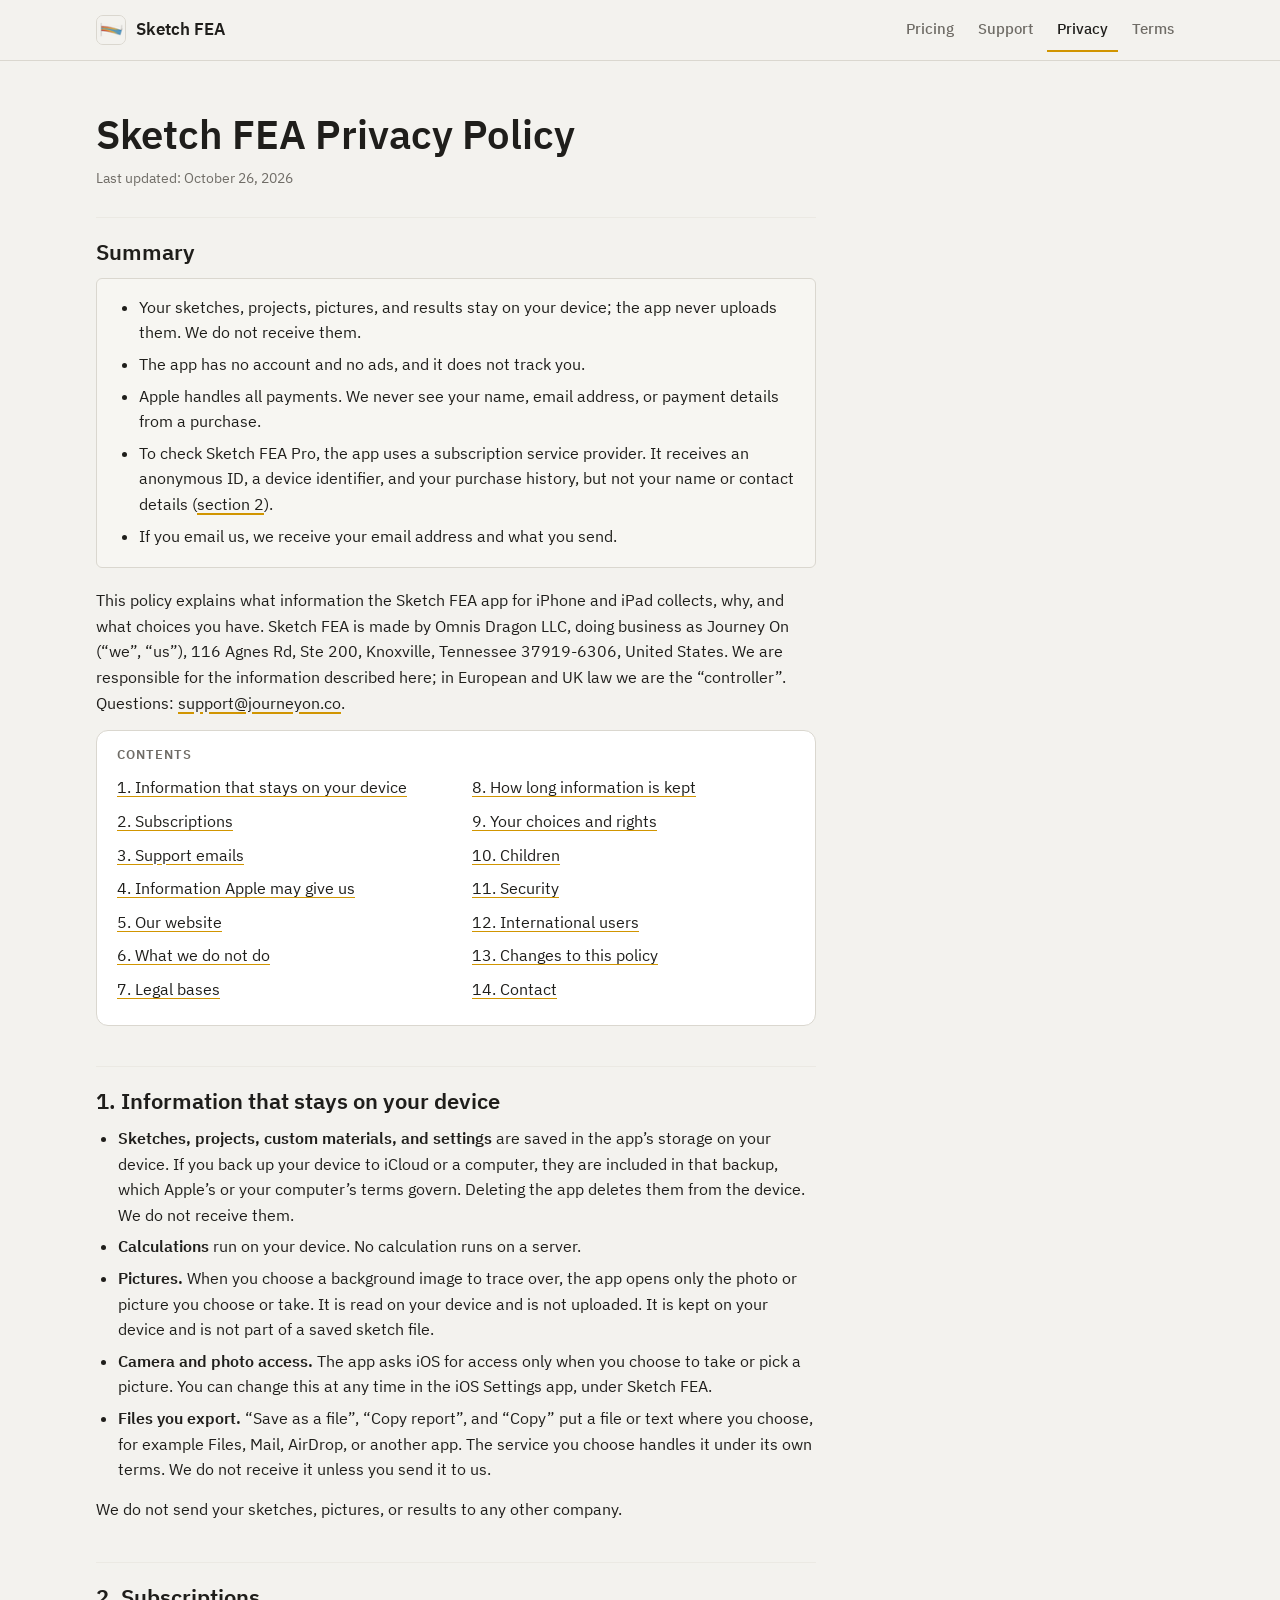
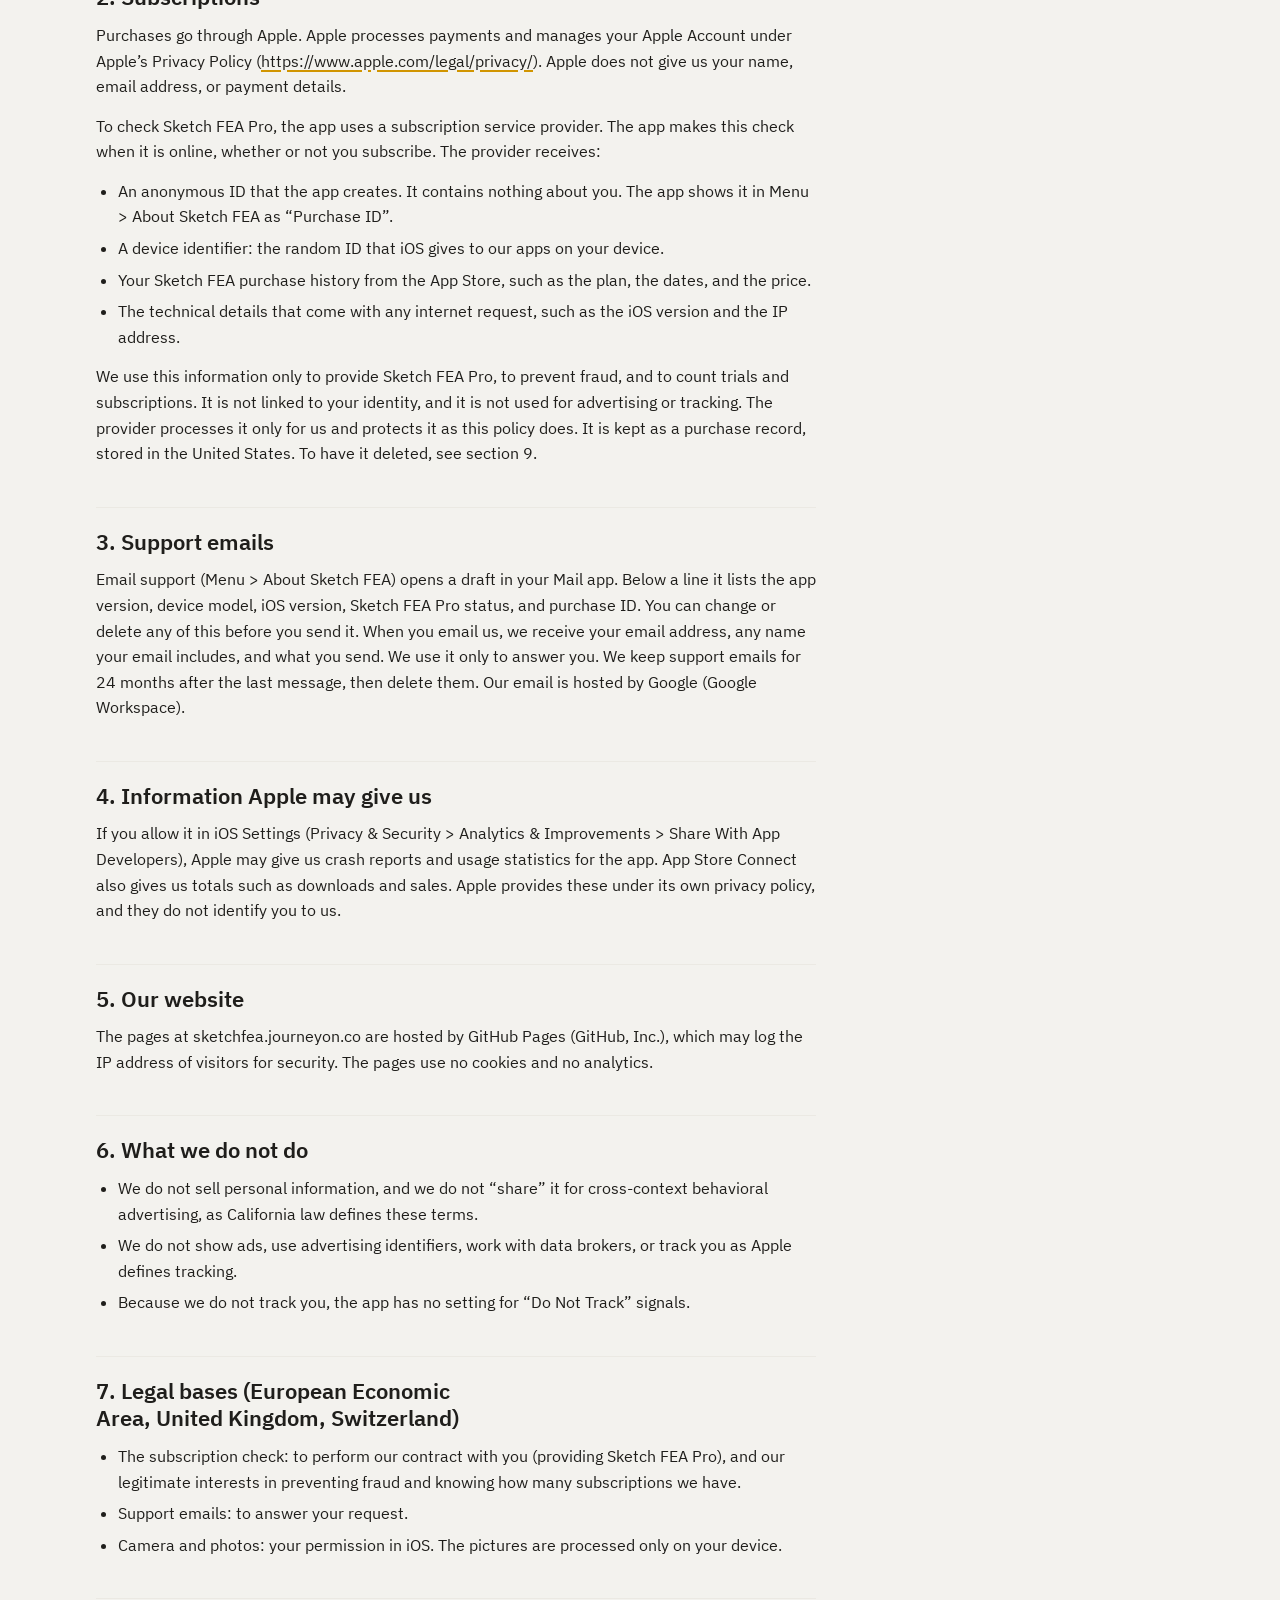
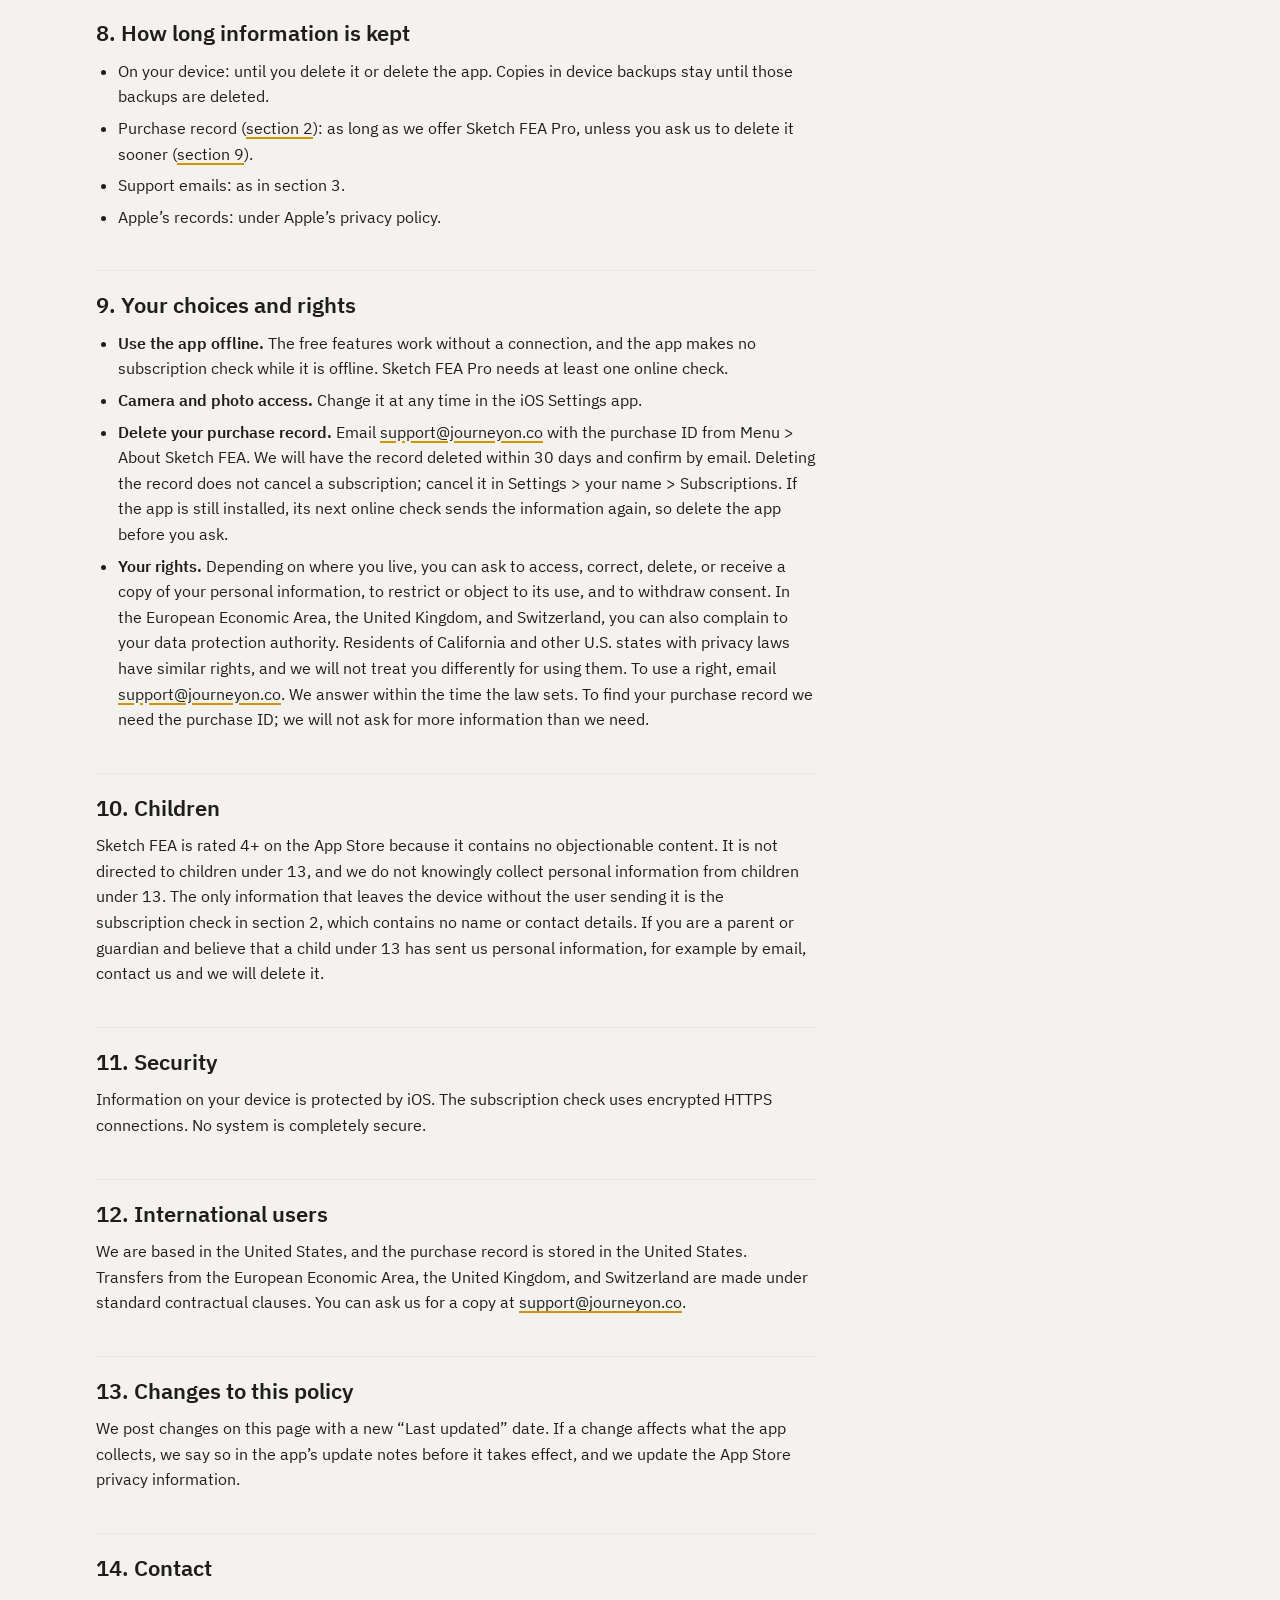
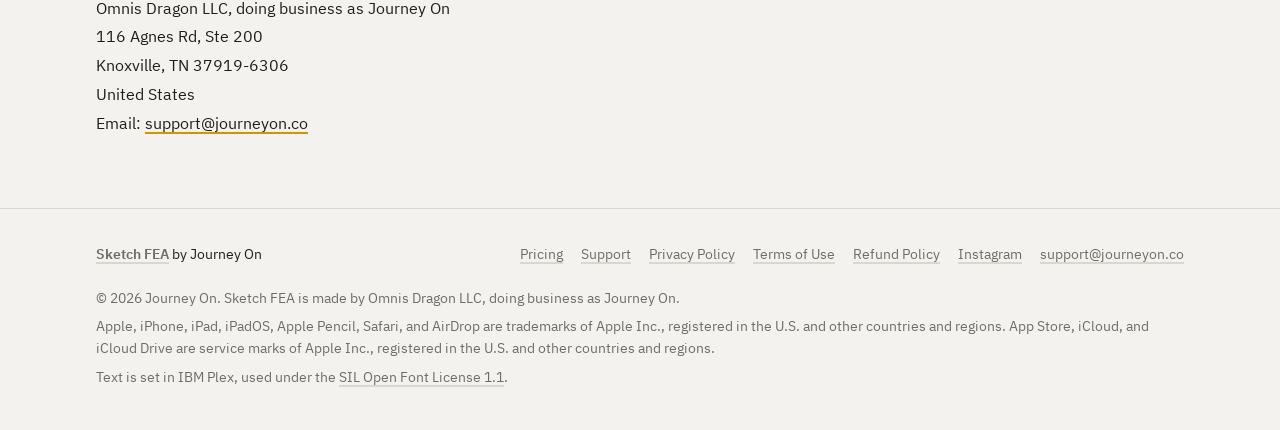
==== privacy/index.html @ a37a7678 "Sketch FEA website" ====
<!doctype html>
<html lang="en">
<head>
<meta charset="utf-8">
<meta name="viewport" content="width=device-width, initial-scale=1">
<meta http-equiv="Content-Security-Policy" content="default-src 'none'; script-src 'self'; style-src 'self'; font-src 'self'; img-src 'self'; media-src 'self'; base-uri 'none'; form-action 'none'">
<meta name="color-scheme" content="dark light">
<meta name="theme-color" content="#141413" media="(prefers-color-scheme: dark)">
<meta name="theme-color" content="#f3f2ee" media="(prefers-color-scheme: light)">
<title>Sketch FEA Privacy Policy</title>
<meta name="description" content="What the Sketch FEA app for iPhone and iPad collects, why, and what choices you have.">
<link rel="canonical" href="https://sketchfea.journeyon.co/privacy/">
<link rel="icon" type="image/png" sizes="32x32" href="../assets/favicon-32.png">
<link rel="apple-touch-icon" href="../assets/apple-touch-icon.png">
<link rel="stylesheet" href="../assets/site.css">
</head>
<body>
<a class="skip" href="#main">Skip to content</a>

<header class="site-head">
  <div class="wrap">
    <a class="brand" href="../"><img src="../assets/favicon-32.png" srcset="../assets/favicon-32.png 1x, ../assets/brand-96.png 3x" width="30" height="30" alt=""><span>Sketch FEA</span></a>
    <nav class="site-nav" aria-label="Main">
      <ul>
        <li><a href="../pricing/">Pricing</a></li>
        <li><a href="../support/">Support</a></li>
        <li><a href="../privacy/" aria-current="page">Privacy</a></li>
        <li><a href="../terms/">Terms</a></li>
      </ul>
    </nav>
  </div>
</header>

<main id="main" tabindex="-1">
  <div class="wrap">
    <article class="prose">
      <h1 class="page-title">Sketch FEA Privacy Policy</h1>
      <p class="updated">Last updated: October 26, 2026</p>

      <h2 id="summary" class="first">Summary</h2>
      <div class="summary">
        <ul>
          <li>Your sketches, projects, pictures, and results stay on your device; the app never uploads them. We do not receive them.</li>
          <li>The app has no account and no ads, and it does not track you.</li>
          <li>Apple handles all payments. We never see your name, email address, or payment details from a purchase.</li>
          <li>To check Sketch FEA Pro, the app uses a subscription service provider. It receives an anonymous ID, a device identifier, and your purchase history, but not your name or contact details (<a href="#purchases">section 2</a>).</li>
          <li>If you email us, we receive your email address and what you send.</li>
        </ul>
      </div>

      <p>This policy explains what information the Sketch FEA app for iPhone and iPad collects, why, and what choices you have. Sketch FEA is made by Omnis Dragon LLC, doing business as Journey On (“we”, “us”), 116 Agnes Rd, Ste 200, Knoxville, Tennessee 37919-6306, United States. We are responsible for the information described here; in European and UK law we are the “controller”. Questions: <a href="mailto:support@journeyon.co">support@journeyon.co</a>.</p>

      <nav class="toc" aria-labelledby="toc-title">
        <h2 id="toc-title">Contents</h2>
        <ol>
          <li><a href="#on-device">1. Information that stays on your device</a></li>
          <li><a href="#purchases">2. Subscriptions</a></li>
          <li><a href="#support-emails">3. Support emails</a></li>
          <li><a href="#apple-info">4. Information Apple may give us</a></li>
          <li><a href="#website">5. Our website</a></li>
          <li><a href="#do-not">6. What we do not do</a></li>
          <li><a href="#legal-bases">7. Legal bases</a></li>
          <li><a href="#retention">8. How long information is kept</a></li>
          <li><a href="#rights">9. Your choices and rights</a></li>
          <li><a href="#children">10. Children</a></li>
          <li><a href="#security">11. Security</a></li>
          <li><a href="#international">12. International users</a></li>
          <li><a href="#changes">13. Changes to this policy</a></li>
          <li><a href="#contact">14. Contact</a></li>
        </ol>
      </nav>

      <h2 id="on-device">1. Information that stays on your device</h2>
      <ul>
        <li><strong>Sketches, projects, custom materials, and settings</strong> are saved in the app’s storage on your device. If you back up your device to iCloud or a computer, they are included in that backup, which Apple’s or your computer’s terms govern. Deleting the app deletes them from the device. We do not receive them.</li>
        <li><strong>Calculations</strong> run on your device. No calculation runs on a server.</li>
        <li><strong>Pictures.</strong> When you choose a background image to trace over, the app opens only the photo or picture you choose or take. It is read on your device and is not uploaded. It is kept on your device and is not part of a saved sketch file.</li>
        <li><strong>Camera and photo access.</strong> The app asks iOS for access only when you choose to take or pick a picture. You can change this at any time in the iOS Settings app, under Sketch FEA.</li>
        <li><strong>Files you export.</strong> “Save as a file”, “Copy report”, and “Copy” put a file or text where you choose, for example Files, Mail, AirDrop, or another app. The service you choose handles it under its own terms. We do not receive it unless you send it to us.</li>
      </ul>
      <p>We do not send your sketches, pictures, or results to any other company.</p>

      <h2 id="purchases">2. Subscriptions</h2>
      <p>Purchases go through Apple. Apple processes payments and manages your Apple Account under Apple’s Privacy Policy (<a href="https://www.apple.com/legal/privacy/">https://www.apple.com/legal/privacy/</a>). Apple does not give us your name, email address, or payment details.</p>
      <p>To check Sketch FEA Pro, the app uses a subscription service provider. The app makes this check when it is online, whether or not you subscribe. The provider receives:</p>
      <ul>
        <li>An anonymous ID that the app creates. It contains nothing about you. The app shows it in Menu &gt; About Sketch FEA as “Purchase ID”.</li>
        <li>A device identifier: the random ID that iOS gives to our apps on your device.</li>
        <li>Your Sketch FEA purchase history from the App Store, such as the plan, the dates, and the price.</li>
        <li>The technical details that come with any internet request, such as the iOS version and the IP address.</li>
      </ul>
      <p>We use this information only to provide Sketch FEA Pro, to prevent fraud, and to count trials and subscriptions. It is not linked to your identity, and it is not used for advertising or tracking. The provider processes it only for us and protects it as this policy does. It is kept as a purchase record, stored in the United States. To have it deleted, see section 9.</p>

      <h2 id="support-emails">3. Support emails</h2>
      <p>Email support (Menu &gt; About Sketch FEA) opens a draft in your Mail app. Below a line it lists the app version, device model, iOS version, Sketch FEA Pro status, and purchase ID. You can change or delete any of this before you send it. When you email us, we receive your email address, any name your email includes, and what you send. We use it only to answer you. We keep support emails for 24 months after the last message, then delete them. Our email is hosted by Google (Google Workspace).</p>

      <h2 id="apple-info">4. Information Apple may give us</h2>
      <p>If you allow it in iOS Settings (Privacy &amp; Security &gt; Analytics &amp; Improvements &gt; Share With App Developers), Apple may give us crash reports and usage statistics for the app. App Store Connect also gives us totals such as downloads and sales. Apple provides these under its own privacy policy, and they do not identify you to us.</p>

      <h2 id="website">5. Our website</h2>
      <p>The pages at sketchfea.journeyon.co are hosted by GitHub Pages (GitHub, Inc.), which may log the IP address of visitors for security. The pages use no cookies and no analytics.</p>

      <h2 id="do-not">6. What we do not do</h2>
      <ul>
        <li>We do not sell personal information, and we do not “share” it for cross-context behavioral advertising, as California law defines these terms.</li>
        <li>We do not show ads, use advertising identifiers, work with data brokers, or track you as Apple defines tracking.</li>
        <li>Because we do not track you, the app has no setting for “Do Not Track” signals.</li>
      </ul>

      <h2 id="legal-bases">7. Legal bases (European Economic Area, United Kingdom, Switzerland)</h2>
      <ul>
        <li>The subscription check: to perform our contract with you (providing Sketch FEA Pro), and our legitimate interests in preventing fraud and knowing how many subscriptions we have.</li>
        <li>Support emails: to answer your request.</li>
        <li>Camera and photos: your permission in iOS. The pictures are processed only on your device.</li>
      </ul>

      <h2 id="retention">8. How long information is kept</h2>
      <ul>
        <li>On your device: until you delete it or delete the app. Copies in device backups stay until those backups are deleted.</li>
        <li>Purchase record (<a href="#purchases">section 2</a>): as long as we offer Sketch FEA Pro, unless you ask us to delete it sooner (<a href="#rights">section 9</a>).</li>
        <li>Support emails: as in section 3.</li>
        <li>Apple’s records: under Apple’s privacy policy.</li>
      </ul>

      <h2 id="rights">9. Your choices and rights</h2>
      <ul>
        <li><strong>Use the app offline.</strong> The free features work without a connection, and the app makes no subscription check while it is offline. Sketch FEA Pro needs at least one online check.</li>
        <li><strong>Camera and photo access.</strong> Change it at any time in the iOS Settings app.</li>
        <li><strong>Delete your purchase record.</strong> Email <a href="mailto:support@journeyon.co">support@journeyon.co</a> with the purchase ID from Menu &gt; About Sketch FEA. We will have the record deleted within 30 days and confirm by email. Deleting the record does not cancel a subscription; cancel it in Settings &gt; your name &gt; Subscriptions. If the app is still installed, its next online check sends the information again, so delete the app before you ask.</li>
        <li><strong>Your rights.</strong> Depending on where you live, you can ask to access, correct, delete, or receive a copy of your personal information, to restrict or object to its use, and to withdraw consent. In the European Economic Area, the United Kingdom, and Switzerland, you can also complain to your data protection authority. Residents of California and other U.S. states with privacy laws have similar rights, and we will not treat you differently for using them. To use a right, email <a href="mailto:support@journeyon.co">support@journeyon.co</a>. We answer within the time the law sets. To find your purchase record we need the purchase ID; we will not ask for more information than we need.</li>
      </ul>

      <h2 id="children">10. Children</h2>
      <p>Sketch FEA is rated 4+ on the App Store because it contains no objectionable content. It is not directed to children under 13, and we do not knowingly collect personal information from children under 13. The only information that leaves the device without the user sending it is the subscription check in section 2, which contains no name or contact details. If you are a parent or guardian and believe that a child under 13 has sent us personal information, for example by email, contact us and we will delete it.</p>

      <h2 id="security">11. Security</h2>
      <p>Information on your device is protected by iOS. The subscription check uses encrypted HTTPS connections. No system is completely secure.</p>

      <h2 id="international">12. International users</h2>
      <p>We are based in the United States, and the purchase record is stored in the United States. Transfers from the European Economic Area, the United Kingdom, and Switzerland are made under standard contractual clauses. You can ask us for a copy at <a href="mailto:support@journeyon.co">support@journeyon.co</a>.</p>

      <h2 id="changes">13. Changes to this policy</h2>
      <p>We post changes on this page with a new “Last updated” date. If a change affects what the app collects, we say so in the app’s update notes before it takes effect, and we update the App Store privacy information.</p>

      <h2 id="contact">14. Contact</h2>
      <address class="address">
        Omnis Dragon LLC, doing business as Journey On<br>
        116 Agnes Rd, Ste 200<br>
        Knoxville, TN 37919-6306<br>
        United States<br>
        Email: <a href="mailto:support@journeyon.co">support@journeyon.co</a>
      </address>
    </article>
  </div>
</main>

<footer class="site-foot">
  <div class="wrap">
    <div class="foot-top">
      <p class="foot-brand"><a href="../"><strong>Sketch FEA</strong></a> by Journey On</p>
      <nav aria-label="Footer">
        <ul class="foot-links">
          <li><a href="../pricing/">Pricing</a></li>
          <li><a href="../support/">Support</a></li>
          <li><a href="../privacy/">Privacy Policy</a></li>
          <li><a href="../terms/">Terms of Use</a></li>
          <li><a href="../refunds/">Refund Policy</a></li>
          <li><a href="https://www.instagram.com/journeyon_co/">Instagram</a></li>
          <li><a href="mailto:support@journeyon.co">support@journeyon.co</a></li>
        </ul>
      </nav>
    </div>
    <p>© 2026 Journey On. Sketch FEA is made by Omnis Dragon LLC, doing business as Journey On.</p>
    <p>Apple, iPhone, iPad, iPadOS, Apple Pencil, Safari, and AirDrop are trademarks of Apple Inc., registered in the U.S. and other countries and regions. App Store, iCloud, and iCloud Drive are service marks of Apple Inc., registered in the U.S. and other countries and regions.</p>
    <p>Text is set in IBM Plex, used under the <a href="../fonts/LICENSE.txt">SIL Open Font License 1.1</a>.</p>
  </div>
</footer>
</body>
</html>
---- assets/site.css ----
/* Sketch FEA website. Colors, radii, fonts and shadows are the app's design tokens; tints are color-mix() of tokens.
   Dark is the default, as in the app; light follows prefers-color-scheme. */

@font-face {
  font-family: 'IBM Plex Sans';
  font-style: normal;
  font-weight: 400;
  font-display: swap;
  src: url('../fonts/IBMPlexSans-Regular.woff2') format('woff2');
}
@font-face {
  font-family: 'IBM Plex Sans';
  font-style: normal;
  font-weight: 500;
  font-display: swap;
  src: url('../fonts/IBMPlexSans-Medium.woff2') format('woff2');
}
@font-face {
  font-family: 'IBM Plex Sans';
  font-style: normal;
  font-weight: 600;
  font-display: swap;
  src: url('../fonts/IBMPlexSans-SemiBold.woff2') format('woff2');
}
@font-face {
  font-family: 'IBM Plex Mono';
  font-style: normal;
  font-weight: 400;
  font-display: swap;
  src: url('../fonts/IBMPlexMono-Regular.woff2') format('woff2');
}
@font-face {
  font-family: 'IBM Plex Mono';
  font-style: normal;
  font-weight: 500;
  font-display: swap;
  src: url('../fonts/IBMPlexMono-Medium.woff2') format('woff2');
}

:root {
  --bg: #141413;
  --panel: #1c1c1b;
  --panel2: #232321;
  --fg: #e8e6e1;
  --muted: #9b9890;
  --line: #35332e;
  --line2: #2a2926;
  --accent: #f0b323;
  --accent2: #ffc94a;
  --accent-fg: #141413;
  --canvas: #1a1a19;
  --shadow: 0 6px 24px rgba(0, 0, 0, .5);
  --shadow-sm: 0 2px 10px rgba(0, 0, 0, .45);
  --label: var(--accent); /* small headings: amber on dark, ink on light (amber on light is under 4.5:1) */
  --font: 'IBM Plex Sans', system-ui, -apple-system, 'Segoe UI', sans-serif;
  --mono: 'IBM Plex Mono', ui-monospace, SFMono-Regular, Menlo, monospace;
  --radius: 6px;
  /* Motion: the app's ease-out cubic, 1 - (1 - k)^3, and its 240 ms */
  --ease-out: cubic-bezier(.33, 1, .68, 1);
  --t-fast: .15s;
  --t: .24s;
  --t-reveal: .48s;
  /* Light on surfaces: the glow behind the hero animation and the app icon, the wash at the top of a band, and the
     light at the top of the cards */
  --glow: color-mix(in srgb, var(--accent) 17%, transparent);
  --glow-band: color-mix(in srgb, var(--accent) 7%, transparent);
  --tint-card: color-mix(in srgb, var(--fg) 5%, transparent);
  --tint-pro: color-mix(in srgb, var(--accent) 15%, transparent);
  --tint-tile: color-mix(in srgb, var(--accent) 9%, transparent);
  color-scheme: dark;
}

@media (prefers-color-scheme: light) {
  :root {
    --bg: #f3f2ee;
    --panel: #ffffff;
    --panel2: #f7f6f2;
    --fg: #1f1e1b;
    --muted: #6f6c66;
    --line: #dad7cf;
    --line2: #ebe9e3;
    --accent: #d19500;
    --accent2: #a87700;
    --accent-fg: #1f1e1b;
    --canvas: #e9e7e1;
    --shadow: 0 6px 24px rgba(30, 28, 20, .12);
    --shadow-sm: 0 2px 8px rgba(30, 28, 20, .10);
    --label: var(--fg);
    --glow: color-mix(in srgb, var(--accent) 10%, transparent);
    --glow-band: transparent;
    --tint-card: transparent;
    --tint-pro: color-mix(in srgb, var(--accent) 11%, transparent);
    --tint-tile: color-mix(in srgb, var(--accent) 8%, transparent);
    color-scheme: light;
  }
}

*,
*::before,
*::after {
  box-sizing: border-box;
}

html {
  -webkit-text-size-adjust: 100%;
  text-size-adjust: 100%;
}

@media (prefers-reduced-motion: no-preference) {
  html {
    scroll-behavior: smooth;
  }
}

body {
  margin: 0;
  background: var(--bg);
  color: var(--fg);
  font-family: var(--font);
  font-size: 16px;
  line-height: 1.6;
  overflow-wrap: break-word;
}

img {
  max-width: 100%;
  height: auto;
}

figure {
  margin: 0;
}

strong,
b {
  font-weight: 600;
}

h1,
h2,
h3 {
  font-weight: 600;
  line-height: 1.25;
  margin: 0;
  text-wrap: balance;
}

h2,
h3,
[id] {
  scroll-margin-top: 16px;
}

p,
ul,
ol {
  margin: 0 0 14px;
}

ul,
ol {
  padding-left: 22px;
}

li {
  margin: 0 0 6px;
}

a {
  color: var(--fg);
  text-decoration: underline;
  text-decoration-color: var(--accent);
  text-decoration-thickness: 2px;
  text-underline-offset: 3px;
  transition: color var(--t-fast) ease, text-decoration-color var(--t-fast) ease;
}

a:hover {
  text-decoration-color: var(--fg);
}

:focus-visible {
  outline: 2px solid var(--accent2);
  outline-offset: 2px;
  border-radius: 3px;
}

code,
.mono {
  font-family: var(--mono);
  font-size: .94em;
}

/* Skip link: off screen until it has focus */
.skip {
  position: absolute;
  left: 16px;
  top: -200px;
  z-index: 90;
  padding: 10px 16px;
  background: var(--panel);
  color: var(--fg);
  border: 1px solid var(--line);
  border-radius: var(--radius);
  box-shadow: var(--shadow);
  font-weight: 600;
}

.skip:focus {
  top: 12px;
}

.wrap {
  max-width: 1120px;
  margin: 0 auto;
  padding: 0 16px;
}

/* Header */
.site-head {
  border-bottom: 1px solid var(--line);
  background: var(--bg);
}

.site-head .wrap {
  display: flex;
  align-items: center;
  justify-content: space-between;
  gap: 12px;
  min-height: 60px;
  flex-wrap: wrap;
}

.brand {
  display: inline-flex;
  align-items: center;
  gap: 10px;
  font-weight: 600;
  font-size: 17px;
  text-decoration: none;
  color: var(--fg);
  min-height: 44px;
}

.brand img {
  width: 30px;
  height: 30px;
  border-radius: 7px;
  border: 1px solid var(--line);
}

.site-nav ul {
  display: flex;
  gap: 4px;
  list-style: none;
  margin: 0;
  padding: 0;
}

.site-nav li {
  margin: 0;
}

.site-nav a {
  display: inline-flex;
  align-items: center;
  min-height: 44px;
  padding: 0 10px;
  color: var(--muted);
  font-weight: 500;
  font-size: 15px;
  text-decoration: none;
  border-bottom: 2px solid transparent;
}

.site-nav a:hover {
  color: var(--fg);
}

.site-nav a[aria-current='page'] {
  color: var(--fg);
  border-bottom-color: var(--accent);
}

/* Main */
main {
  display: block;
  padding: 32px 0 56px;
}

.home main {
  padding: 0;
}

.prose {
  max-width: 720px;
}

.eyebrow {
  margin: 0 0 6px;
  color: var(--muted);
  font-size: 16px;
  font-weight: 500;
}

.page-title {
  font-size: 30px;
  margin-bottom: 8px;
}

.updated {
  color: var(--muted);
  font-size: 14px;
  margin-bottom: 24px;
}

.lead {
  font-size: 19px;
  line-height: 1.5;
}

.muted {
  color: var(--muted);
}

.small {
  font-size: 14px;
}

/* Buttons */
.actions {
  display: flex;
  flex-wrap: wrap;
  align-items: center;
  gap: 12px;
  margin: 26px 0 14px;
}

.actions.center {
  justify-content: center;
}

.btn {
  display: inline-flex;
  align-items: center;
  justify-content: center;
  min-height: 48px;
  padding: 12px 20px;
  border-radius: var(--radius);
  border: 1px solid var(--line);
  background: var(--panel2);
  color: var(--fg);
  font-weight: 600;
  text-decoration: none;
  line-height: 1.2;
}

.btn:hover {
  border-color: var(--muted);
}

.btn.primary {
  background: var(--accent);
  border-color: var(--accent);
  color: var(--accent-fg);
}

.btn.primary:hover {
  box-shadow: var(--shadow-sm);
  text-decoration: underline;
  text-decoration-color: var(--accent-fg);
}

/* Home page: hero */
.hero {
  padding: 36px 0 8px;
}

.hero-grid {
  display: grid;
  gap: 32px;
  align-items: center;
}

.hero h1 {
  font-size: 46px;
  letter-spacing: -.02em;
  line-height: 1.05;
  margin-bottom: 14px;
}

.hero-line {
  text-wrap: balance;
  font-size: 23px;
  font-weight: 500;
  line-height: 1.35;
  margin-bottom: 14px;
}

.hero-sub {
  color: var(--muted);
  font-size: 17px;
  max-width: 34em;
}

.hero-media {
  position: relative;
  aspect-ratio: 4 / 5;
  border-radius: 16px;
  overflow: hidden;
  background: var(--canvas);
  border: 1px solid var(--line);
  box-shadow: var(--shadow);
}

.hero-media picture,
.hero-poster,
.hero-video {
  position: absolute;
  inset: 0;
  display: block;
  width: 100%;
  height: 100%;
  object-fit: cover;
}

/* The browser picks the video once, when the page loads. If the box changes shape later (a phone turned from portrait
   to landscape), the crop stays centered, so the crack across the middle of the plate stays in view. */
.hero-poster,
.hero-video {
  object-position: 50% 50%;
}

/* Safari does not autoplay in Low Power Mode and would draw its start button over the video; the still image under the
   video shows instead. */
.hero-video::-webkit-media-controls-start-playback-button {
  display: none !important;
  -webkit-appearance: none;
}

.hero-video::-webkit-media-controls {
  display: none !important;
}

/* "Pause animation": a real checkbox, visually replaced by the label's box. Checked, the video is hidden and the
   still image under it shows (WCAG 2.2.2). */
.still {
  position: absolute;
  width: 1px;
  height: 1px;
  margin: 0;
  opacity: 0;
  pointer-events: none;
}

.still-label {
  position: absolute;
  right: 12px;
  bottom: 12px;
  z-index: 2;
  display: inline-flex;
  align-items: center;
  gap: 9px;
  min-height: 36px;
  padding: 6px 14px 6px 11px;
  border-radius: 20px;
  border: 1px solid var(--line);
  background: color-mix(in srgb, var(--panel) 92%, transparent);
  color: var(--fg);
  font-size: 14px;
  font-weight: 500;
  box-shadow: var(--shadow-sm);
  cursor: pointer;
  user-select: none;
}

.still-label::before {
  content: '';
  flex: none;
  width: 16px;
  height: 16px;
  border: 1.5px solid var(--muted);
  border-radius: 4px;
  transition: background-color var(--t-fast) ease, border-color var(--t-fast) ease;
}

.still-label::after {
  content: '';
  position: absolute;
  left: 17px;
  top: 50%;
  width: 5px;
  height: 9px;
  margin-top: -6px;
  border: solid var(--accent-fg);
  border-width: 0 2px 2px 0;
  transform: rotate(45deg);
  opacity: 0;
}

.still:checked ~ .still-label::before {
  background: var(--accent);
  border-color: var(--accent);
}

.still:checked ~ .still-label::after {
  opacity: 1;
}

.still:focus-visible ~ .still-label {
  outline: 2px solid var(--accent2);
  outline-offset: 2px;
}

.still-label:hover {
  border-color: var(--muted);
}

.still:checked ~ .loop-video {
  display: none;
}

@media (prefers-reduced-motion: reduce) {
  .loop-video,
  .still,
  .still-label {
    display: none;
  }
}

/* Text for screen readers only */
.vh {
  position: absolute;
  width: 1px;
  height: 1px;
  margin: -1px;
  padding: 0;
  overflow: hidden;
  clip-path: inset(50%);
  white-space: nowrap;
  border: 0;
}

/* Home page: the names of the 29 built-in examples in a row under the hero. It repeats the list in "Learn with 29
   examples", so it is hidden from screen readers. Where scroll timelines exist and motion is allowed, it moves to the
   right while the page scrolls, and stops when the page stops; otherwise it is
   still, with a faded right edge. overflow: clip (not hidden) keeps the band from becoming a scroll container, so its
   view() timeline follows the page. */
.example-band {
  margin-top: 40px;
  border-top: 1px solid var(--line2);
  border-bottom: 1px solid var(--line2);
  overflow: hidden;
  overflow: clip;
  -webkit-mask-image: linear-gradient(90deg, var(--fg) calc(100% - 64px), transparent);
  mask-image: linear-gradient(90deg, var(--fg) calc(100% - 64px), transparent);
}

.band-track {
  display: flex;
  width: max-content;
  padding-left: max(16px, calc((100vw - 1088px) / 2));
}

.band-list {
  display: flex;
  list-style: none;
  margin: 0;
  padding: 0;
}

.band-list li {
  display: flex;
  align-items: center;
  margin: 0;
  padding: 13px 0;
  white-space: nowrap;
  color: var(--muted);
  font-size: 15px;
  font-weight: 500;
}

.band-list li::after {
  content: '';
  width: 5px;
  height: 5px;
  margin: 0 20px;
  border-radius: 50%;
  background: var(--accent);
}

@keyframes band-drift {
  from {
    translate: -720px 0;
  }

  to {
    translate: 0 0;
  }
}

@media (prefers-reduced-motion: no-preference) {
  @supports (animation-timeline: view()) {
    .example-band {
      -webkit-mask-image: linear-gradient(90deg, transparent, var(--fg) 48px, var(--fg) calc(100% - 48px), transparent);
      mask-image: linear-gradient(90deg, transparent, var(--fg) 48px, var(--fg) calc(100% - 48px), transparent);
    }

    .band-track {
      padding-left: 0;
      animation: band-drift linear both;
      animation-timeline: view();
      animation-range: cover;
    }
  }
}

/* Home page: sections */
.section {
  padding: 64px 0 0;
}

.section-title,
.cta h2 {
  font-size: clamp(30px, 2.2vw + 20px, 44px);
  letter-spacing: -.02em;
  line-height: 1.12;
  margin-bottom: 18px;
}

.feature-text h2 {
  font-size: 30px;
  letter-spacing: -.02em;
  line-height: 1.12;
  margin-bottom: 18px;
}

.section-intro {
  max-width: 720px;
}

/* The colored-pencil underline of the App Store headlines, under one key word of a heading: amber, and blue under
   "stress" in the hero, as in the first App Store image. It is a background image, so the text and its contrast do not
   change; links keep their straight underline. Where motion is allowed it is drawn in from the left once its heading
   has appeared (see Motion). */
.pencil {
  position: relative;
  z-index: 0;
  white-space: nowrap;
}

/* behind the letters of its word, as in the App Store headlines, so the descenders stay whole */
.pencil::after {
  content: '';
  position: absolute;
  z-index: -1;
  left: -.12em;
  right: -.14em;
  bottom: -.1em;
  height: .41em;
  background: center / 100% 100% no-repeat;
  pointer-events: none;
}

.pencil.short::after {
  background-image: url('pencil-amber-short-dark.webp');
}

.pencil.mid::after {
  background-image: url('pencil-amber-mid-dark.webp');
}

.pencil.long::after {
  background-image: url('pencil-amber-long-dark.webp');
}

.pencil.blue::after {
  background-image: url('pencil-blue-mid-dark.webp');
}

@media (prefers-color-scheme: light) {
  .pencil.short::after {
    background-image: url('pencil-amber-short-light.webp');
  }

  .pencil.mid::after {
    background-image: url('pencil-amber-mid-light.webp');
  }

  .pencil.long::after {
    background-image: url('pencil-amber-long-light.webp');
  }

  .pencil.blue::after {
    background-image: url('pencil-blue-mid-light.webp');
  }
}

/* Screenshots: the ten App Store images, a strip that scrolls sideways below 1000 px and two rows of five above. The
   column width always leaves part of the next image in view, so the strip shows that it scrolls. The side gutters are
   the list's padding, so they stay at the ends of the scrolled strip; the top and bottom padding leave room for the
   shadows, which the strip would otherwise cut off. The gaps are narrow, so the pencil lines read from one image into
   the next, as on the App Store. */
.shot-strip {
  overflow-x: auto;
  scroll-snap-type: x mandatory;
  scroll-padding: 0 16px;
  padding: 26px 0 30px;
  margin-top: -8px;
}

.shot-strip:focus-visible {
  outline-offset: -2px;
}

.shot-list {
  display: grid;
  grid-auto-flow: column;
  grid-auto-columns: min(calc((100vw - 32px) / 1.55), 260px);
  gap: 12px;
  width: max-content;
  list-style: none;
  margin: 0;
  padding: 0 16px;
}

@media (min-width: 480px) {
  .shot-list {
    grid-auto-columns: calc((100vw - 48px) / 2.4);
  }
}

@media (min-width: 720px) {
  .shot-list {
    grid-auto-columns: calc((100vw - 64px) / 3.4);
  }
}

.shot-list li {
  margin: 0;
  scroll-snap-align: start;
}

.shot-list img {
  display: block;
  width: 100%;
  border-radius: 12px;
  border: 1px solid var(--line);
  background: var(--canvas);
  box-shadow: var(--shadow);
}

/* See it in action: the two framed videos, side by side from 600 px with the same height (the columns are in the
   ratio of the videos' widths at equal height: 9 / 16 to 16 / 9), stacked on phones. Each video has the browser's
   own controls. The iPhone video plays muted, in a loop, while it is on screen (the script; it loads nothing before
   the page has loaded and the video comes near the screen), with a Pause video button beside its caption; the iPad
   video loads nothing until play is pressed. The poster attribute is a transparent 1 x 1 image, so the lazy,
   responsive still image under the video shows through (without a poster, Chrome paints a gray box). The frame has a
   band under the picture for the browser's controls, so they do not cover the picture; the band is the videos' own dark
   canvas in both themes, as the controls are drawn for a dark background. */
.previews {
  display: grid;
  gap: 32px;
  justify-items: center;
  margin-top: 28px;
}

.preview {
  display: grid;
  grid-template-columns: minmax(0, 1fr) auto;
  align-items: center;
  column-gap: 12px;
  width: 100%;
}

.preview.phone {
  max-width: 260px;
}

.preview-frame {
  grid-column: 1 / -1;
  position: relative;
  overflow: hidden;
  padding-bottom: 56px;
  border-radius: 16px;
  border: 1px solid var(--line);
  background: #141413; /* the framed videos' own background (the dark --bg), so the controls band matches the picture */
  box-shadow: var(--shadow);
}

.preview-poster {
  display: block;
  width: 100%;
  height: auto;
}

.preview-video {
  position: absolute;
  inset: 0;
  width: 100%;
  height: 100%;
  object-fit: contain;
  object-position: 50% 0;
}

.preview-video:focus-visible {
  outline: 2px solid var(--accent2);
  outline-offset: -3px;
}

.preview figcaption {
  grid-row: 2;
  grid-column: 1;
  margin-top: 14px;
  color: var(--muted);
  font-size: 15px;
  font-weight: 500;
}

/* Pause video: a real button under the frame, never over the picture or the device, in the look of the hero's
   "Pause animation". The script shows it and keeps its text in step with the video (WCAG 2.2.2: the browser hides its
   own controls a few seconds into playback). It draws a pause sign, or a play triangle while the video is paused. On
   narrow screens it sits beside the caption; from 600 px, where the iPhone figure is narrow, on its own row under it. */
.preview-toggle {
  grid-row: 2;
  grid-column: 2;
  display: inline-flex;
  align-items: center;
  gap: 9px;
  min-height: 36px;
  margin-top: 14px;
  padding: 6px 14px 6px 12px;
  border: 1px solid var(--line);
  border-radius: 20px;
  background: var(--panel2);
  color: var(--fg);
  font: inherit;
  font-size: 14px;
  font-weight: 500;
  cursor: pointer;
}

.preview-toggle[hidden] {
  display: none;
}

.preview-toggle:hover {
  border-color: var(--muted);
}

.preview-toggle::before {
  content: '';
  flex: none;
  width: 10px;
  height: 12px;
  border-inline: 3px solid currentColor;
}

.preview-toggle.is-paused::before {
  border: 0;
  background: currentColor;
  clip-path: polygon(0 0, 100% 50%, 0 100%);
}

.scenes-block {
  margin-top: 40px;
  max-width: 1088px;
}

.scenes-block h3 {
  margin-bottom: 14px;
  color: var(--label);
  font-size: 13px;
  font-weight: 600;
  letter-spacing: .06em;
  text-transform: uppercase;
}

.scenes {
  display: grid;
  gap: 12px 28px;
  list-style: none;
  padding: 0;
  margin: 0;
  counter-reset: scene;
}

.scenes li {
  position: relative;
  counter-increment: scene;
  margin: 0;
  padding: 0 0 0 36px;
  color: var(--muted);
  font-size: 15px;
  line-height: 1.5;
}

.scenes li::before {
  content: counter(scene);
  position: absolute;
  left: 0;
  top: -1px;
  display: grid;
  place-items: center;
  width: 24px;
  height: 24px;
  border-radius: 50%;
  border: 1px solid var(--line);
  background: var(--panel);
  color: var(--fg);
  font-family: var(--mono);
  font-size: 12px;
  font-weight: 500;
}

/* Feature rows: text and a screenshot, side by side on wide screens, with a hairline between rows (See it in action is
   a band, whose edge does that above the first row) */
.feature {
  padding: 64px 0 0;
}

.feature + .feature::before {
  content: '';
  display: block;
  width: calc(100% - 32px);
  max-width: 1088px;
  height: 1px;
  margin: 0 auto 64px;
  background: var(--line2);
}

.action + .feature {
  padding-top: 64px;
}

.feature-grid {
  display: grid;
  gap: 28px;
  align-items: center;
}

.feature-text {
  font-size: 17px;
}

.feature-text > :last-child {
  margin-bottom: 0;
}

.feature-shot img {
  display: block;
  width: 100%;
  border-radius: 12px;
  border: 1px solid var(--line);
  background: var(--canvas);
  box-shadow: var(--shadow);
}

.ticks {
  padding-left: 20px;
}

.ticks li {
  margin-bottom: 8px;
}

.ticks li::marker {
  color: var(--accent);
}

.steps {
  list-style: none;
  padding: 0;
  margin: 20px 0;
  counter-reset: step;
}

.steps li {
  position: relative;
  counter-increment: step;
  min-height: 32px;
  margin: 0 0 14px;
  padding: 3px 0 0 46px;
}

.steps li::before {
  content: counter(step);
  position: absolute;
  left: 0;
  top: 0;
  display: grid;
  place-items: center;
  width: 32px;
  height: 32px;
  border-radius: 50%;
  border: 1px solid var(--accent);
  background: color-mix(in srgb, var(--accent) 16%, var(--panel));
  color: var(--fg);
  font-family: var(--mono);
  font-size: 14px;
  font-weight: 500;
}

.fields {
  display: flex;
  flex-wrap: wrap;
  gap: 8px;
  list-style: none;
  padding: 0;
  margin: 18px 0;
}

.fields li {
  margin: 0;
  padding: 5px 12px;
  border: 1px solid var(--line);
  border-radius: 16px;
  background: var(--panel);
  font-size: 15px;
}

.fields .u {
  margin-left: 4px;
  color: var(--muted);
  font-family: var(--mono);
  font-size: 14px;
}

.groups {
  display: grid;
  grid-template-columns: repeat(auto-fit, minmax(190px, 1fr));
  gap: 18px 28px;
  margin-top: 22px;
}

.groups h3 {
  margin-bottom: 6px;
  color: var(--label);
  font-size: 13px;
  font-weight: 600;
  letter-spacing: .06em;
  text-transform: uppercase;
}

.groups ul {
  list-style: none;
  padding: 0;
  margin: 0;
  font-size: 15px;
}

.groups li {
  margin: 0;
  padding: 5px 0;
  border-bottom: 1px solid var(--line2);
}

.groups li:last-child {
  border-bottom: 0;
}

/* Feature rows without a screenshot (until the App Store images exist): a card beside the text, lit from the top like
   the plan cards, with the roles, analyses, examples or theory values of the row */
.feature-aside {
  position: relative;
  isolation: isolate;
  overflow: hidden;
  background: var(--panel);
  border: 1px solid var(--line);
  border-radius: 12px;
  padding: 20px 24px;
}

.feature-aside::before {
  content: '';
  position: absolute;
  inset: 0;
  z-index: -1;
  pointer-events: none;
  background: radial-gradient(100% 70% at 50% 0, var(--tint-card), transparent 70%);
}

.feature-aside > :last-child {
  margin-bottom: 0;
}

.feature-aside .groups {
  margin-top: 0;
}

.aside-title {
  margin-bottom: 8px;
  color: var(--label);
  font-size: 13px;
  font-weight: 600;
  letter-spacing: .06em;
  text-transform: uppercase;
}

.aside-list {
  list-style: none;
  padding: 0;
  margin: 0;
  font-size: 15px;
}

.aside-list li {
  margin: 0;
  padding: 8px 0;
  border-bottom: 1px solid var(--line2);
  color: var(--muted);
}

.aside-list li:last-child {
  border-bottom: 0;
  padding-bottom: 0;
}

.aside-list strong {
  display: block;
  color: var(--fg);
  font-weight: 500;
}

/* Bands: See it in action, Free and Pro, and the end of the page, on the panel color between sections on the page
   color. A lit band has a soft light from above (dark theme only), and the closing band a glow behind the app icon. */
.band {
  position: relative;
  isolation: isolate;
  margin-top: 72px;
  padding: 64px 0;
  background: var(--panel);
  border-top: 1px solid var(--line);
  border-bottom: 1px solid var(--line);
}

.band.lit::before {
  content: '';
  position: absolute;
  inset: 0;
  z-index: -1;
  pointer-events: none;
  background: radial-gradient(55% 160px at 50% 0, var(--glow-band), transparent 75%);
}

.cta.lit::before {
  background: radial-gradient(40% 260px at 50% 30%, var(--glow), transparent 72%);
}

/* Free and Pro: cards lit from the top, Pro in amber */
.plans {
  display: grid;
  gap: 16px;
  margin: 22px 0 20px;
}

.plan {
  position: relative;
  isolation: isolate;
  overflow: hidden;
  background: var(--bg);
  border: 1px solid var(--line);
  border-radius: 12px;
  padding: 22px 24px;
}

.plan::before,
.tile::before {
  content: '';
  position: absolute;
  inset: 0;
  z-index: -1;
  pointer-events: none;
  background: radial-gradient(100% 70% at 50% 0, var(--tint-card), transparent 70%);
}

.plan.pro {
  border-color: var(--accent);
  box-shadow: var(--shadow-sm);
}

.plan.pro::before {
  background: radial-gradient(100% 75% at 50% 0, var(--tint-pro), transparent 72%);
}

.plan h3 {
  font-size: 19px;
  margin-bottom: 10px;
}

.plan > :last-child {
  margin-bottom: 0;
}

/* On your device: the image and the four tiles, side by side on wide screens */
.device-grid {
  display: grid;
  gap: 28px;
  align-items: center;
  margin-top: 28px;
}

.tiles {
  display: grid;
  grid-template-columns: minmax(0, 1fr);
  gap: 12px;
  list-style: none;
  padding: 0;
  margin: 0;
}

/* On your device without its image: the four tiles in a row on wide screens */
.tiles.wide {
  margin-top: 28px;
}

/* Each tile is lit from its icon, at the top left */
.tile {
  position: relative;
  isolation: isolate;
  overflow: hidden;
  display: grid;
  grid-template-columns: 26px minmax(0, 1fr);
  column-gap: 16px;
  align-items: start;
  align-content: start;
  margin: 0;
  padding: 16px 20px;
  background: var(--panel);
  border: 1px solid var(--line);
  border-radius: 12px;
}

.tile::before {
  background: radial-gradient(60% 120% at 0 0, var(--tint-tile), transparent 72%);
}

.tile svg {
  grid-row: 1 / span 2;
  display: block;
  width: 26px;
  height: 26px;
  fill: none;
  stroke: var(--accent);
  stroke-width: 1.7;
  stroke-linecap: round;
  stroke-linejoin: round;
}

.tile h3 {
  font-size: 17px;
  margin: 1px 0 2px;
}

.tile p {
  grid-column: 2;
  margin: 0;
  color: var(--muted);
  font-size: 15px;
}

.device-shot img {
  display: block;
  width: 100%;
  border-radius: 12px;
  border: 1px solid var(--line);
  background: var(--canvas);
  box-shadow: var(--shadow);
}

.note {
  background: var(--panel2);
  border: 1px solid var(--line);
  border-left: 3px solid var(--accent);
  border-radius: var(--radius);
  padding: 18px 20px;
  max-width: 860px;
}

.note > :last-child {
  margin-bottom: 0;
}

/* Call to action */
.cta {
  text-align: center;
}

.cta .app-icon {
  display: block;
  width: 96px;
  height: 96px;
  margin: 0 auto 20px;
  border-radius: 21px;
  border: 1px solid var(--line);
  box-shadow: var(--shadow);
}

.cta h2 {
  margin-bottom: 8px;
}

.cta .actions {
  margin-top: 22px;
}

/* Legal and support pages */
.prose h2 {
  font-size: 22px;
  margin: 40px 0 12px;
  padding-top: 20px;
  border-top: 1px solid var(--line2);
}

.prose h3 {
  font-size: 18px;
  margin: 28px 0 8px;
}

.prose .first {
  margin-top: 28px;
}

.toc {
  background: var(--panel);
  border: 1px solid var(--line);
  border-radius: 12px;
  padding: 16px 20px 6px;
  margin: 8px 0 8px;
}

.toc h2 {
  font-size: 13px;
  font-weight: 600;
  letter-spacing: .08em;
  text-transform: uppercase;
  color: var(--muted);
  margin: 0 0 10px;
  padding: 0;
  border: 0;
}

.toc ol,
.toc ul {
  margin: 0 0 10px;
  padding-left: 0;
  list-style: none;
  columns: 1;
}

.toc li {
  margin: 0 0 4px;
  break-inside: avoid;
}

.toc a {
  display: inline-block;
  padding: 2px 0;
  text-decoration-thickness: 1px;
}

.summary {
  background: var(--panel2);
  border: 1px solid var(--line);
  border-radius: var(--radius);
  padding: 16px 20px 4px;
  margin: 0 0 20px;
}

.caps {
  text-transform: uppercase;
  font-size: 15px;
  letter-spacing: .01em;
}

.address {
  font-style: normal;
  line-height: 1.8;
  margin: 0 0 14px;
}

.contact-box {
  background: var(--panel);
  border: 1px solid var(--line);
  border-radius: 12px;
  padding: 18px 20px;
  margin: 0 0 16px;
}

.contact-box .email {
  font-size: 20px;
  font-weight: 600;
}

.contact-box > :last-child {
  margin-bottom: 0;
}

.faq h3 {
  margin-top: 26px;
}

/* Footer */
.site-foot {
  border-top: 1px solid var(--line);
  color: var(--muted);
  font-size: 14px;
  padding: 28px 0 36px;
}

.home .site-foot {
  border-top: 0;
}

.site-foot a {
  color: var(--muted);
  text-decoration-color: var(--line);
}

.site-foot a:hover {
  color: var(--fg);
  text-decoration-color: var(--accent);
}

.foot-top {
  display: flex;
  flex-wrap: wrap;
  align-items: center;
  justify-content: space-between;
  gap: 4px 24px;
  margin-bottom: 14px;
}

.foot-brand {
  color: var(--fg);
}

.site-foot .foot-brand {
  margin: 0;
}

.foot-links {
  display: flex;
  flex-wrap: wrap;
  gap: 0 18px;
  list-style: none;
  padding: 0;
  margin: 0;
}

.foot-links li {
  margin: 0;
}

.foot-links a {
  display: inline-flex;
  align-items: center;
  min-height: 36px;
}

.site-foot p {
  margin: 0 0 6px;
}

/* Phones: keep the brand and the four links on one line; the brand shows its icon only, and its name stays for screen
   readers (each page's title names Sketch FEA just below) */
@media (max-width: 479px) {
  .site-head .wrap {
    flex-wrap: nowrap;
    gap: 8px;
  }

  .brand {
    font-size: 16px;
    gap: 8px;
    white-space: nowrap;
  }

  .brand span {
    position: absolute;
    width: 1px;
    height: 1px;
    overflow: hidden;
    clip: rect(0 0 0 0);
    clip-path: inset(50%);
    white-space: nowrap;
  }

  .site-nav {
    margin-right: -7px;
  }

  .site-nav ul {
    gap: 0;
  }

  .site-nav a {
    padding: 0 7px;
  }

  .hero .actions .btn {
    flex: 1 1 100%;
  }
}

/* The narrowest phones (320 px) */
@media (max-width: 359px) {
  .site-nav a {
    padding: 0 5px;
    font-size: 14px;
  }
}

/* Wider screens */
@media (min-width: 560px) {
  .tiles {
    grid-template-columns: repeat(2, minmax(0, 1fr));
  }
}

@media (min-width: 600px) {
  .hero-media {
    aspect-ratio: 4 / 3;
  }

  /* The two figures share the rows of the grid (frame, caption, Pause video), so the captions sit on one line even
     where the frames' borders make their heights differ by a few pixels. The iPhone figure is too narrow here for the
     caption and the button side by side, so the button has the third row, under its caption; without the script the
     row is empty. */
  .previews {
    grid-template-columns: minmax(0, 316fr) minmax(0, 1000fr);
    align-items: start;
    gap: 0 24px;
  }

  .preview {
    grid-row: span 3;
    grid-template-columns: minmax(0, 1fr);
    grid-template-rows: subgrid;
  }

  .preview-toggle {
    grid-row: 3;
    grid-column: 1;
    justify-self: start;
    margin-top: 8px;
  }

  .preview-frame {
    align-self: stretch; /* both frames end on the same line; the borders cost the tall frame more height */
  }

  .preview.phone {
    max-width: none;
  }

  .plans {
    grid-template-columns: repeat(2, 1fr);
  }
}

@media (min-width: 720px) {
  .toc ol {
    columns: 2;
    column-gap: 32px;
  }

  .page-title {
    font-size: 40px;
  }

  .feature-text h2 {
    font-size: clamp(34px, 1vw + 24px, 38px);
  }
}

@media (min-width: 960px) {
  main {
    padding-top: 48px;
  }

  /* The hero clips the glow below at the window's right edge; the space under the hero is its padding rather than the
     band's margin, so the glow fits inside it */
  .hero {
    padding: 64px 0 72px;
    overflow: hidden;
    overflow: clip;
  }

  /* A glow around the launch animation. Its box is the animation's box (the second column, 4 : 3, centered in the
     row; the padding keeps the content box at that size) grown by the padding, most to the right; the glow is even up
     to the animation's edge and fades out within the padding, before the text column, the header and the band of
     examples. */
  .hero-grid {
    position: relative;
    isolation: isolate;
    grid-template-columns: minmax(0, 5fr) minmax(0, 6fr);
    gap: 56px;
  }

  .hero-grid::before {
    content: '';
    position: absolute;
    z-index: -1;
    top: 50%;
    left: calc((100% - 88px) * 5 / 11 + 72px);
    right: 16px;
    box-sizing: content-box;
    aspect-ratio: 4 / 3;
    padding: 64px 128px 64px 32px;
    margin: 0 -128px 0 -32px;
    translate: 0 -50%;
    pointer-events: none;
    background: radial-gradient(closest-side, var(--glow) 66%, transparent);
  }

  .hero h1 {
    font-size: clamp(64px, 2.5vw + 40px, 72px);
    letter-spacing: -.025em;
  }

  .hero-line {
    font-size: clamp(26px, 1.25vw + 14px, 30px);
  }

  .example-band {
    margin-top: 8px;
  }

  .section {
    padding-top: 88px;
  }

  .feature {
    padding-top: 88px;
  }

  .feature + .feature::before {
    margin-bottom: 88px;
  }

  .action + .feature {
    padding-top: 88px;
  }

  .feature-grid {
    grid-template-columns: minmax(0, 5fr) minmax(0, 7fr);
    gap: 64px;
  }

  .feature.flip .feature-grid {
    grid-template-columns: minmax(0, 7fr) minmax(0, 5fr);
  }

  .feature.flip .feature-text {
    order: 2;
  }

  .band {
    margin-top: 96px;
    padding: 88px 0;
  }

  .device-grid {
    grid-template-columns: minmax(0, 7fr) minmax(0, 5fr);
    gap: 48px;
  }

  .device-grid .tiles {
    grid-template-columns: minmax(0, 1fr);
  }

  .tiles.wide {
    grid-template-columns: repeat(4, minmax(0, 1fr));
  }

  .scenes {
    grid-template-columns: repeat(3, minmax(0, 1fr));
  }

}

@media (min-width: 1000px) {
  .shot-list {
    grid-auto-flow: row;
    grid-template-columns: repeat(5, minmax(0, 1fr));
    gap: 28px 14px;
    width: auto;
    max-width: 1120px;
    margin: 0 auto;
  }
}

/* Motion, only on screens and only when the visitor allows it. Reveal on scroll: the script marks parts that are below
   the fold when it runs as pending and reveals each one, once, as it comes into view (the parts of a group one after
   another, in steps of five for the two rows of App Store images); only opacity and position change, never the
   framed images themselves. Pencil underlines in a part are drawn in after it appears; the one in the hero once, at
   load. The App Store buttons rise 1 px on hover. */
@media screen and (prefers-reduced-motion: no-preference) {
  .reveal.reveal-pending,
  .reveal-group.reveal-pending > * {
    opacity: 0;
    translate: 0 16px;
  }

  .reveal.reveal-in,
  .reveal-group.reveal-in > * {
    transition: opacity var(--t-reveal) var(--ease-out), translate var(--t-reveal) var(--ease-out);
  }

  .feature-shot.reveal-in,
  .feature-aside.reveal-in,
  .device-shot.reveal-in {
    transition-delay: 80ms;
  }

  .reveal-group.reveal-in > :nth-child(5n+2) {
    transition-delay: 60ms;
  }

  .reveal-group.reveal-in > :nth-child(5n+3) {
    transition-delay: 120ms;
  }

  .reveal-group.reveal-in > :nth-child(5n+4) {
    transition-delay: 180ms;
  }

  .reveal-group.reveal-in > :nth-child(5n+5) {
    transition-delay: 240ms;
  }

  .pencil::after {
    clip-path: inset(0 0 0 0);
  }

  .reveal-pending .pencil::after {
    clip-path: inset(0 100% 0 0);
  }

  .reveal-in .pencil::after {
    transition: clip-path .6s var(--ease-out) .24s;
  }

  .hero-line .pencil::after {
    animation: pencil-draw .6s var(--ease-out) .3s backwards;
  }

  .btn,
  .still-label,
  .preview-toggle {
    transition: border-color var(--t-fast) ease, background-color var(--t-fast) ease, box-shadow var(--t) var(--ease-out), translate var(--t) var(--ease-out);
  }

  .btn.primary:hover {
    translate: 0 -1px;
  }

  .btn:active,
  .btn.primary:active {
    translate: 0 0;
    transition-duration: 0s;
  }
}

@keyframes pencil-draw {
  from {
    clip-path: inset(0 100% 0 0);
  }

  to {
    clip-path: inset(0 0 0 0);
  }
}

@media print {
  .skip,
  .site-nav,
  .actions,
  .still-label,
  .loop-video,
  .preview-video,
  .preview-toggle,
  .example-band {
    display: none;
  }

  .site-foot {
    border-top: 0;
  }
}
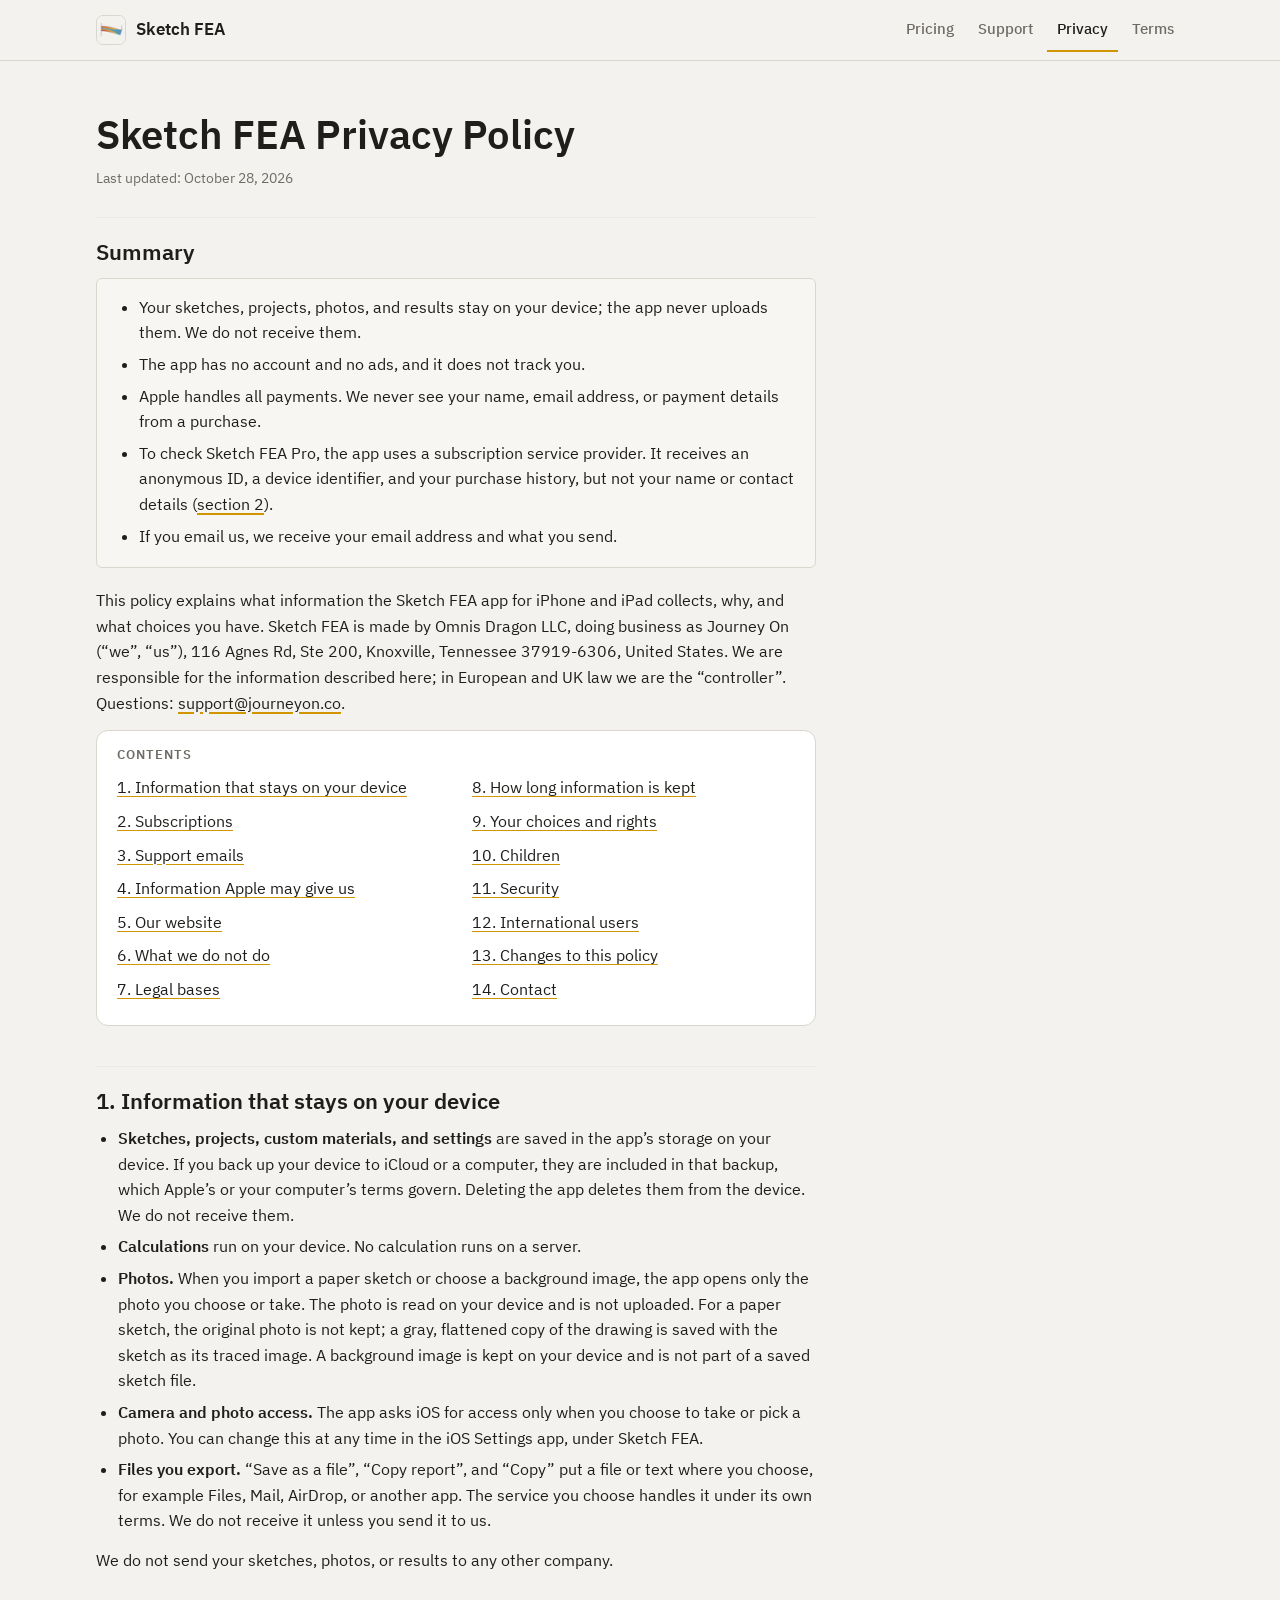
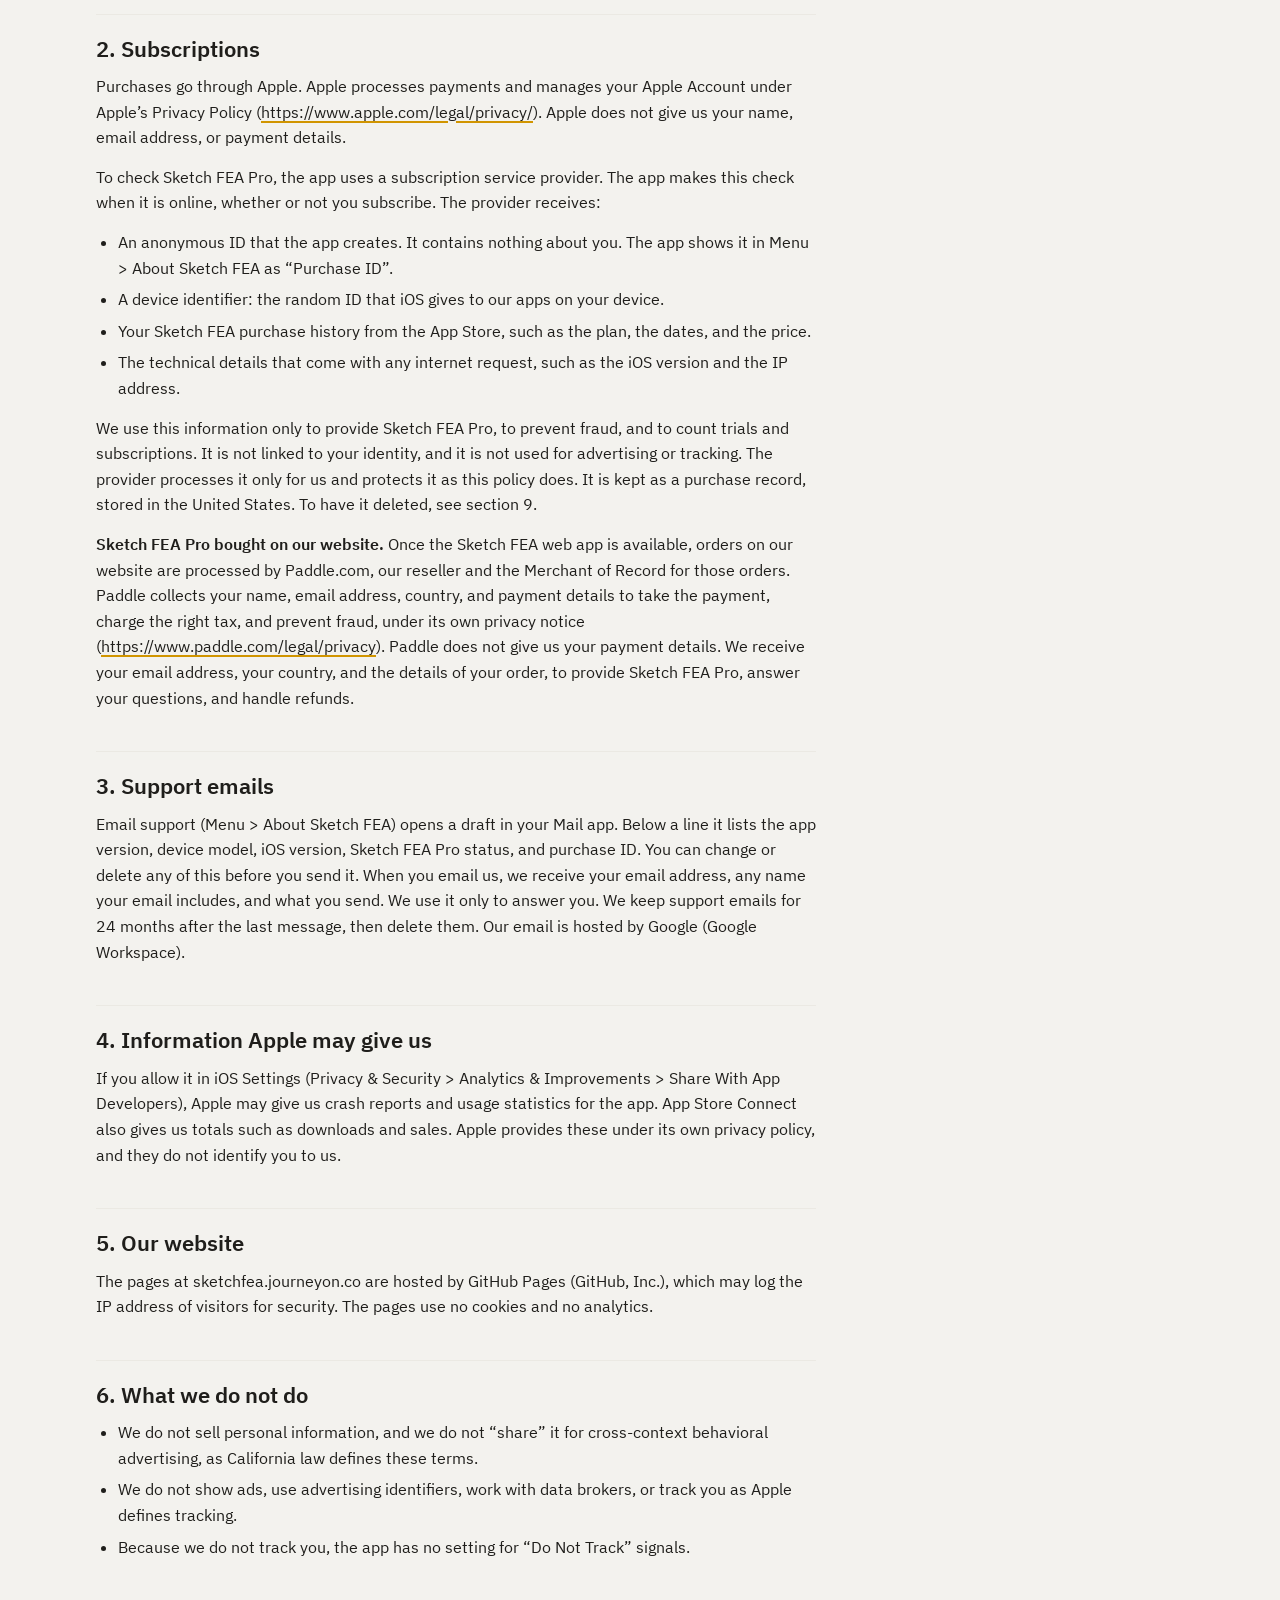
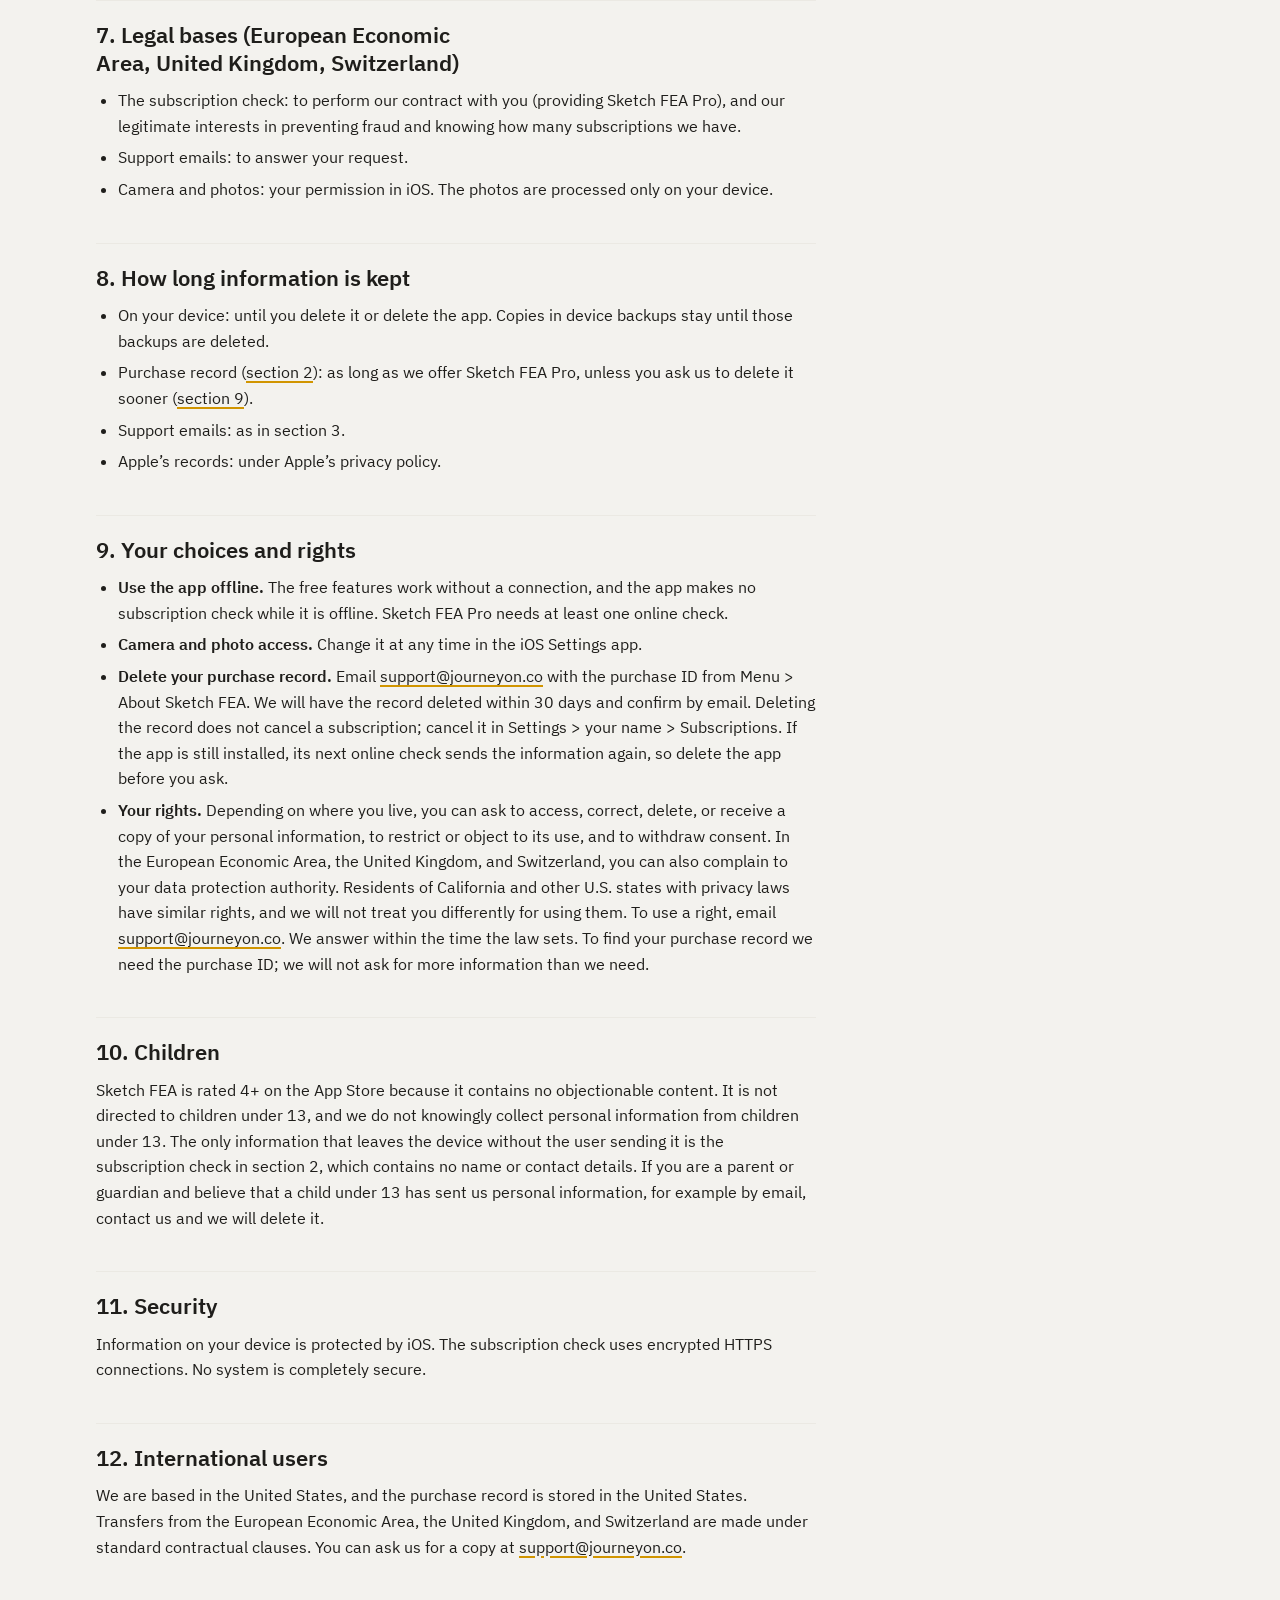
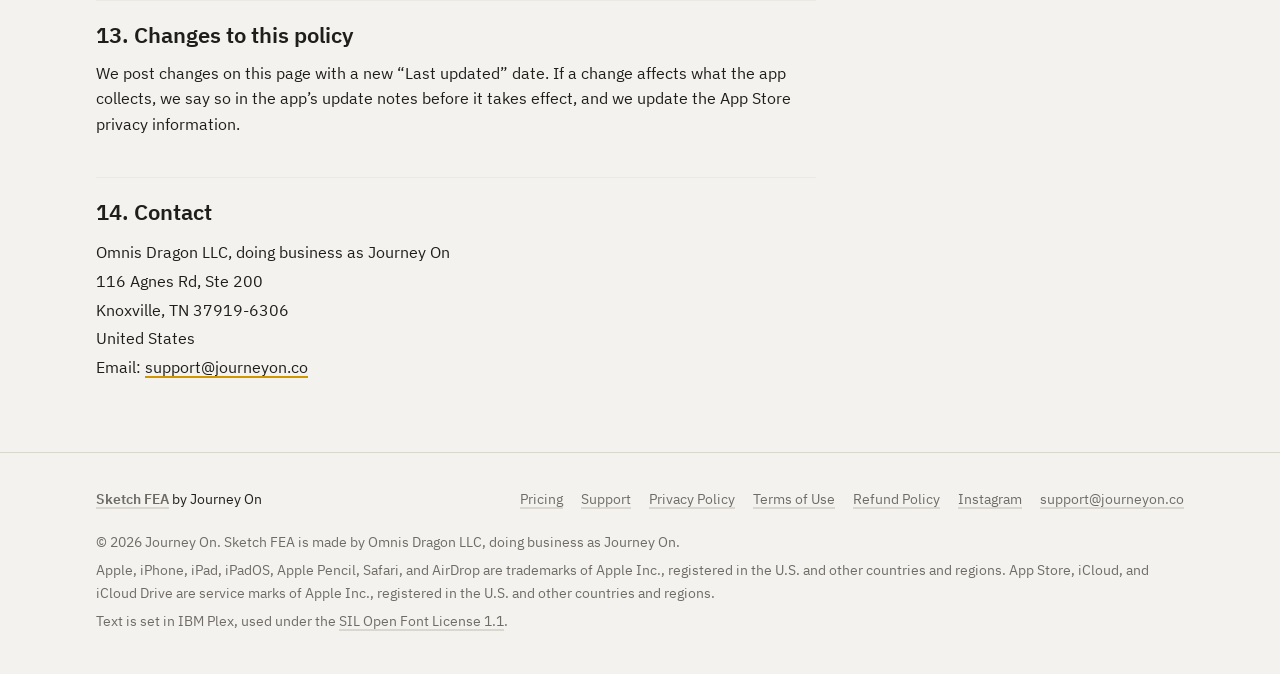
==== commit a36f3298: "Terms, Privacy Policy and Refund Policy as Sketch CFD's: buying on the web (Paddle), the paper impor" ====
--- a/privacy/index.html
+++ b/privacy/index.html
@@ -35,12 +35,12 @@
   <div class="wrap">
     <article class="prose">
       <h1 class="page-title">Sketch FEA Privacy Policy</h1>
-      <p class="updated">Last updated: October 26, 2026</p>
+      <p class="updated">Last updated: October 28, 2026</p>
 
       <h2 id="summary" class="first">Summary</h2>
       <div class="summary">
         <ul>
-          <li>Your sketches, projects, pictures, and results stay on your device; the app never uploads them. We do not receive them.</li>
+          <li>Your sketches, projects, photos, and results stay on your device; the app never uploads them. We do not receive them.</li>
           <li>The app has no account and no ads, and it does not track you.</li>
           <li>Apple handles all payments. We never see your name, email address, or payment details from a purchase.</li>
           <li>To check Sketch FEA Pro, the app uses a subscription service provider. It receives an anonymous ID, a device identifier, and your purchase history, but not your name or contact details (<a href="#purchases">section 2</a>).</li>
@@ -74,11 +74,11 @@
       <ul>
         <li><strong>Sketches, projects, custom materials, and settings</strong> are saved in the app’s storage on your device. If you back up your device to iCloud or a computer, they are included in that backup, which Apple’s or your computer’s terms govern. Deleting the app deletes them from the device. We do not receive them.</li>
         <li><strong>Calculations</strong> run on your device. No calculation runs on a server.</li>
-        <li><strong>Pictures.</strong> When you choose a background image to trace over, the app opens only the photo or picture you choose or take. It is read on your device and is not uploaded. It is kept on your device and is not part of a saved sketch file.</li>
-        <li><strong>Camera and photo access.</strong> The app asks iOS for access only when you choose to take or pick a picture. You can change this at any time in the iOS Settings app, under Sketch FEA.</li>
+        <li><strong>Photos.</strong> When you import a paper sketch or choose a background image, the app opens only the photo you choose or take. The photo is read on your device and is not uploaded. For a paper sketch, the original photo is not kept; a gray, flattened copy of the drawing is saved with the sketch as its traced image. A background image is kept on your device and is not part of a saved sketch file.</li>
+        <li><strong>Camera and photo access.</strong> The app asks iOS for access only when you choose to take or pick a photo. You can change this at any time in the iOS Settings app, under Sketch FEA.</li>
         <li><strong>Files you export.</strong> “Save as a file”, “Copy report”, and “Copy” put a file or text where you choose, for example Files, Mail, AirDrop, or another app. The service you choose handles it under its own terms. We do not receive it unless you send it to us.</li>
       </ul>
-      <p>We do not send your sketches, pictures, or results to any other company.</p>
+      <p>We do not send your sketches, photos, or results to any other company.</p>
 
       <h2 id="purchases">2. Subscriptions</h2>
       <p>Purchases go through Apple. Apple processes payments and manages your Apple Account under Apple’s Privacy Policy (<a href="https://www.apple.com/legal/privacy/">https://www.apple.com/legal/privacy/</a>). Apple does not give us your name, email address, or payment details.</p>
@@ -90,6 +90,7 @@
         <li>The technical details that come with any internet request, such as the iOS version and the IP address.</li>
       </ul>
       <p>We use this information only to provide Sketch FEA Pro, to prevent fraud, and to count trials and subscriptions. It is not linked to your identity, and it is not used for advertising or tracking. The provider processes it only for us and protects it as this policy does. It is kept as a purchase record, stored in the United States. To have it deleted, see section 9.</p>
+      <p><strong>Sketch FEA Pro bought on our website.</strong> Once the Sketch FEA web app is available, orders on our website are processed by Paddle.com, our reseller and the Merchant of Record for those orders. Paddle collects your name, email address, country, and payment details to take the payment, charge the right tax, and prevent fraud, under its own privacy notice (<a href="https://www.paddle.com/legal/privacy">https://www.paddle.com/legal/privacy</a>). Paddle does not give us your payment details. We receive your email address, your country, and the details of your order, to provide Sketch FEA Pro, answer your questions, and handle refunds.</p>
 
       <h2 id="support-emails">3. Support emails</h2>
       <p>Email support (Menu &gt; About Sketch FEA) opens a draft in your Mail app. Below a line it lists the app version, device model, iOS version, Sketch FEA Pro status, and purchase ID. You can change or delete any of this before you send it. When you email us, we receive your email address, any name your email includes, and what you send. We use it only to answer you. We keep support emails for 24 months after the last message, then delete them. Our email is hosted by Google (Google Workspace).</p>
@@ -111,7 +112,7 @@
       <ul>
         <li>The subscription check: to perform our contract with you (providing Sketch FEA Pro), and our legitimate interests in preventing fraud and knowing how many subscriptions we have.</li>
         <li>Support emails: to answer your request.</li>
-        <li>Camera and photos: your permission in iOS. The pictures are processed only on your device.</li>
+        <li>Camera and photos: your permission in iOS. The photos are processed only on your device.</li>
       </ul>
 
       <h2 id="retention">8. How long information is kept</h2>
